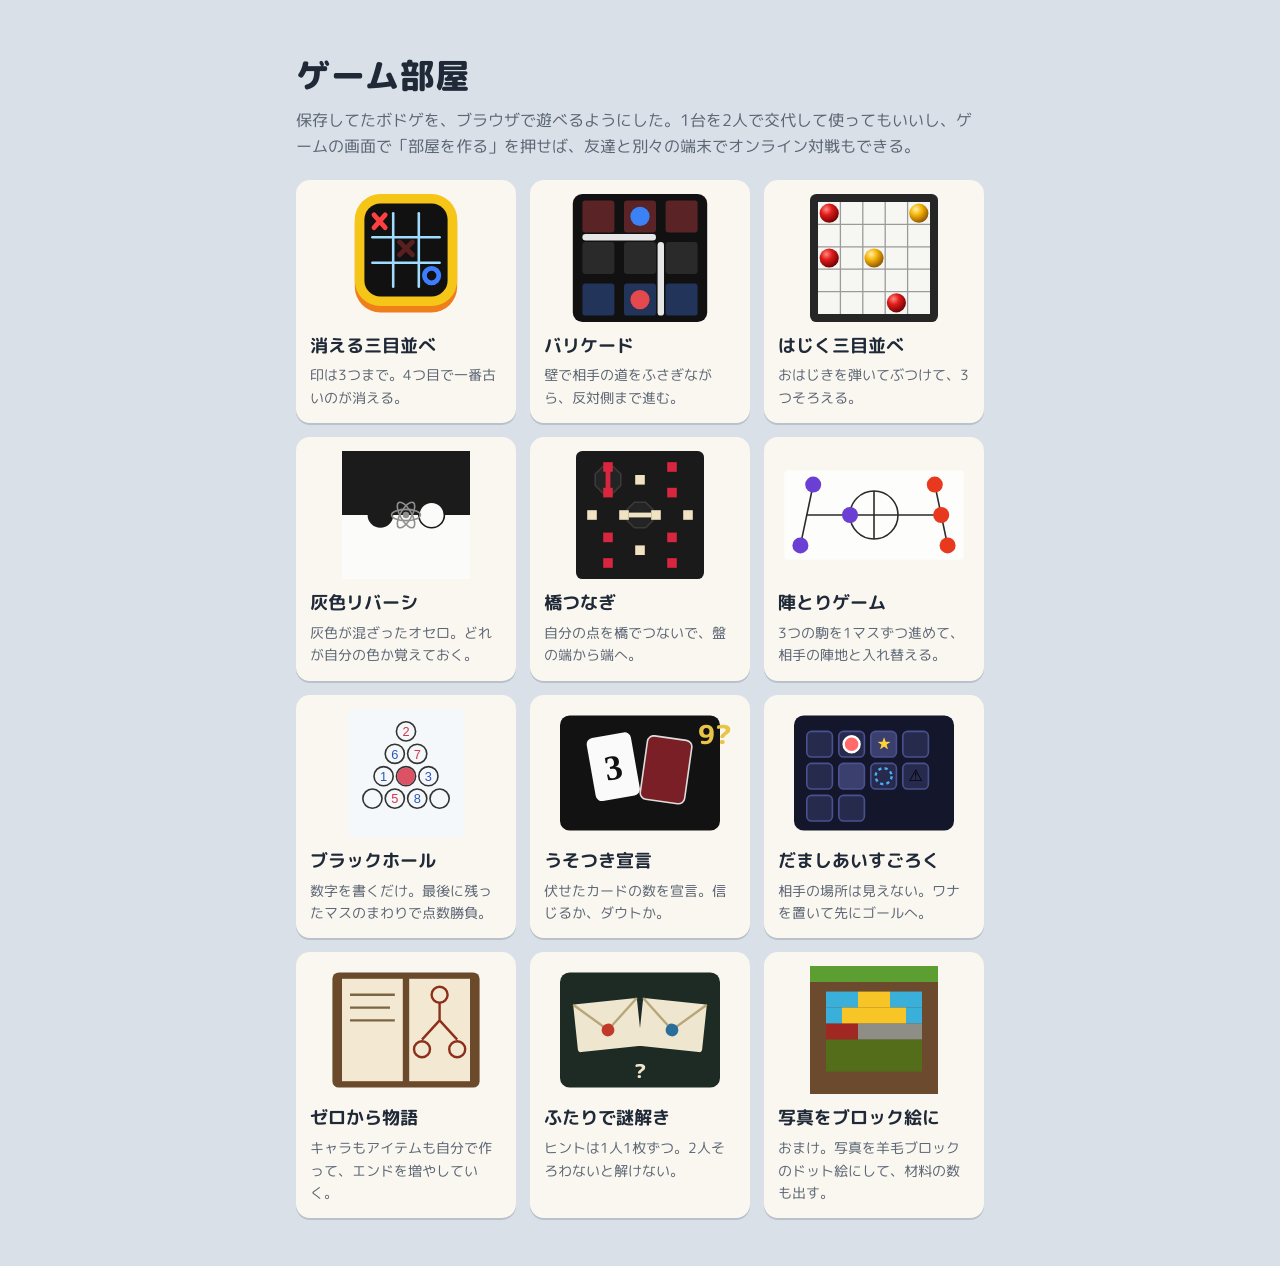
==== index.html @ 319d9e28 "ゲーム部屋を公開(12本、2人用はオンライン対戦対応)" ====
<!doctype html>
<html lang="ja">
<head>
<meta charset="utf-8">
<meta name="viewport" content="width=device-width, initial-scale=1">
<title>ここのゲーム部屋</title>
<link rel="stylesheet" href="style.css">
<style>
  header { padding: 32px 0 20px; }
  header h1 { font-size: 34px; font-weight: 800; margin: 0; letter-spacing: .02em; }
  header p { margin: 6px 0 0; color: var(--sub); }
  .shelf { display: grid; grid-template-columns: repeat(auto-fill, minmax(200px, 1fr)); gap: 14px; }
  .game {
    display: block; text-decoration: none; background: var(--board);
    border-radius: 14px; padding: 14px; box-shadow: 0 2px 0 var(--line);
  }
  .game svg { display: block; width: 100%; height: auto; margin-bottom: 10px; }
  .game h2 { font-size: 18px; margin: 0; }
  .game p { font-size: 14px; color: var(--sub); margin: 4px 0 0; }
  .game:hover h2 { text-decoration: underline; }
</style>
</head>
<body>
<div class="wrap">
  <header>
    <h1>ゲーム部屋</h1>
    <p>保存してたボドゲを、ブラウザで遊べるようにした。1台を2人で交代して使ってもいいし、ゲームの画面で「部屋を作る」を押せば、友達と別々の端末でオンライン対戦もできる。</p>
  </header>
  <div class="shelf">

    <a class="game" href="kieru-sanmoku.html">
      <svg viewBox="0 0 120 80">
        <rect x="28" y="2" width="64" height="72" rx="16" fill="#ef7f1a"/><rect x="28" y="0" width="64" height="70" rx="16" fill="#f5c518"/>
        <rect x="34" y="6" width="52" height="58" rx="10" fill="#111"/>
        <g stroke="#9fdcff" stroke-width="1.6" stroke-linecap="round"><line x1="52" y1="12" x2="52" y2="58"/><line x1="68" y1="12" x2="68" y2="58"/><line x1="39" y1="27" x2="81" y2="27"/><line x1="39" y1="43" x2="81" y2="43"/></g>
        <g stroke="#ff4040" stroke-width="3" stroke-linecap="round"><path d="M40 13l7 8M47 13l-7 8"/><path d="M56 30l8 8M64 30l-8 8" opacity=".3"/></g>
        <circle cx="76" cy="51" r="4.5" fill="none" stroke="#3d7dff" stroke-width="3"/>
      </svg>
      <h2>消える三目並べ</h2>
      <p>印は3つまで。4つ目で一番古いのが消える。</p>
    </a>

    <a class="game" href="barricade.html">
      <svg viewBox="0 0 120 80">
        <rect x="18" y="0" width="84" height="80" rx="6" fill="#111"/>
        <g fill="#2a2a2a">
          <rect x="24" y="30" width="20" height="20" rx="2"/><rect x="50" y="30" width="20" height="20" rx="2"/><rect x="76" y="30" width="20" height="20" rx="2"/></g>
        <g fill="#5a2427"><rect x="24" y="4" width="20" height="20" rx="2"/><rect x="50" y="4" width="20" height="20" rx="2"/><rect x="76" y="4" width="20" height="20" rx="2"/></g>
        <g fill="#22345a"><rect x="24" y="56" width="20" height="20" rx="2"/><rect x="50" y="56" width="20" height="20" rx="2"/><rect x="76" y="56" width="20" height="20" rx="2"/></g>
        <rect x="24" y="25" width="46" height="4" rx="2" fill="#e6e6e6"/>
        <rect x="71" y="30" width="4" height="46" rx="2" fill="#e6e6e6"/>
        <circle cx="60" cy="14" r="6" fill="#3b82f6"/><circle cx="60" cy="66" r="6" fill="#e5484d"/>
      </svg>
      <h2>バリケード</h2>
      <p>壁で相手の道をふさぎながら、反対側まで進む。</p>
    </a>

    <a class="game" href="vidro.html">
      <svg viewBox="0 0 120 80">
        <defs><radialGradient id="mr" cx=".35" cy=".3" r=".75"><stop offset="0" stop-color="#ff8a80"/><stop offset=".4" stop-color="#e01b1b"/><stop offset="1" stop-color="#6a0000"/></radialGradient>
        <radialGradient id="my" cx=".35" cy=".3" r=".75"><stop offset="0" stop-color="#fff1a8"/><stop offset=".4" stop-color="#f7b60a"/><stop offset="1" stop-color="#8a4f00"/></radialGradient></defs>
        <rect x="20" y="0" width="80" height="80" rx="4" fill="#262626"/><rect x="25" y="5" width="70" height="70" fill="#f6f6f3"/>
        <g stroke="#9a9a9a" stroke-width=".8"><path d="M39 5V75M53 5V75M67 5V75M81 5V75M25 19H95M25 33H95M25 47H95M25 61H95"/></g>
        <circle cx="32" cy="12" r="6" fill="url(#mr)"/><circle cx="88" cy="12" r="6" fill="url(#my)"/>
        <circle cx="60" cy="40" r="6" fill="url(#my)"/><circle cx="32" cy="40" r="6" fill="url(#mr)"/><circle cx="74" cy="68" r="6" fill="url(#mr)"/>
      </svg>
      <h2>はじく三目並べ</h2>
      <p>おはじきを弾いてぶつけて、3つそろえる。</p>
    </a>

    <a class="game" href="gray-reversi.html">
      <svg viewBox="0 0 120 80">
        <rect x="20" y="0" width="80" height="40" fill="#1b1b1b"/><rect x="20" y="40" width="80" height="40" fill="#fbfbfa"/>
        <circle cx="44" cy="40" r="8" fill="#1b1b1b"/><circle cx="76" cy="40" r="8" fill="#fbfbfa" stroke="#1b1b1b" stroke-width="1"/>
        <g fill="none" stroke="#8f8f8f" stroke-width="1"><ellipse cx="60" cy="40" rx="9" ry="3.5"/><ellipse cx="60" cy="40" rx="9" ry="3.5" transform="rotate(60 60 40)"/><ellipse cx="60" cy="40" rx="9" ry="3.5" transform="rotate(-60 60 40)"/></g>
        <circle cx="60" cy="40" r="2" fill="#8f8f8f"/>
      </svg>
      <h2>灰色リバーシ</h2>
      <p>灰色が混ざったオセロ。どれが自分の色か覚えておく。</p>
    </a>

    <a class="game" href="connections.html">
      <svg viewBox="0 0 120 80">
        <rect x="20" y="0" width="80" height="80" rx="4" fill="#1a1a1a"/>
        <polygon points="36.5,10 43.5,10 48,14.5 48,21.5 43.5,26 36.5,26 32,21.5 32,14.5" fill="#242424" stroke="#3a3a3a"/><rect x="38.5" y="11" width="3" height="14" fill="#d7263d"/>
        <polygon points="56.5,32 63.5,32 68,36.5 68,43.5 63.5,48 56.5,48 52,43.5 52,36.5" fill="#242424" stroke="#3a3a3a"/><rect x="53" y="38.5" width="14" height="3" fill="#efe3c2"/>
        <g fill="#d7263d"><rect x="37" y="7" width="6" height="6"/><rect x="77" y="7" width="6" height="6"/><rect x="37" y="23" width="6" height="6"/><rect x="77" y="23" width="6" height="6"/><rect x="37" y="51" width="6" height="6"/><rect x="77" y="51" width="6" height="6"/><rect x="37" y="67" width="6" height="6"/><rect x="77" y="67" width="6" height="6"/></g>
        <g fill="#efe3c2"><rect x="27" y="37" width="6" height="6"/><rect x="47" y="37" width="6" height="6"/><rect x="67" y="37" width="6" height="6"/><rect x="87" y="37" width="6" height="6"/><rect x="57" y="15" width="6" height="6"/><rect x="57" y="59" width="6" height="6"/></g>
      </svg>
      <h2>橋つなぎ</h2>
      <p>自分の点を橋でつないで、盤の端から端へ。</p>
    </a>

    <a class="game" href="jintori.html">
      <svg viewBox="0 0 120 80">
        <rect x="4" y="12" width="112" height="56" rx="2" fill="#fdfdfb"/>
        <g fill="none" stroke="#2b2b2b" stroke-width="1"><circle cx="60" cy="40" r="15"/><path d="M45 40H75M60 25V55M22 21L14 59M18 40H45M98 21L106 59M102 40H75"/></g>
        <g fill="#6b3fd4"><circle cx="22" cy="21" r="5"/><circle cx="14" cy="59" r="5"/><circle cx="45" cy="40" r="5"/></g>
        <g fill="#e8391f"><circle cx="98" cy="21" r="5"/><circle cx="102" cy="40" r="5"/><circle cx="106" cy="59" r="5"/></g>
      </svg>
      <h2>陣とりゲーム</h2>
      <p>3つの駒を1マスずつ進めて、相手の陣地と入れ替える。</p>
    </a>

    <a class="game" href="black-hole.html">
      <svg viewBox="0 0 120 80">
        <rect x="24" y="0" width="72" height="80" rx="2" fill="#f4f8fa"/>
        <g fill="none" stroke="#333" stroke-width="1"><circle cx="60" cy="14" r="6"/><circle cx="53" cy="28" r="6"/><circle cx="67" cy="28" r="6"/><circle cx="46" cy="42" r="6"/><circle cx="60" cy="42" r="6"/><circle cx="74" cy="42" r="6"/><circle cx="39" cy="56" r="6"/><circle cx="53" cy="56" r="6"/><circle cx="67" cy="56" r="6"/><circle cx="81" cy="56" r="6"/></g>
        <circle cx="60" cy="42" r="5.5" fill="#d8344a" opacity=".85"/>
        <g font-size="8" text-anchor="middle" font-family="sans-serif"><text x="60" y="17" fill="#d8344a">2</text><text x="53" y="31" fill="#2c56b8">6</text><text x="67" y="31" fill="#d8344a">7</text><text x="46" y="45" fill="#2c56b8">1</text><text x="74" y="45" fill="#2c56b8">3</text><text x="53" y="59" fill="#d8344a">5</text><text x="67" y="59" fill="#2c56b8">8</text></g>
      </svg>
      <h2>ブラックホール</h2>
      <p>数字を書くだけ。最後に残ったマスのまわりで点数勝負。</p>
    </a>

    <a class="game" href="liar.html">
      <svg viewBox="0 0 120 80">
        <rect x="10" y="4" width="100" height="72" rx="6" fill="#121212"/>
        <g transform="rotate(-10 44 40)"><rect x="30" y="16" width="28" height="40" rx="4" fill="#fafafa"/><text x="44" y="44" text-anchor="middle" font-size="22" font-weight="800" font-family="Georgia,serif" fill="#111">3</text></g>
        <g transform="rotate(8 76 40)"><rect x="62" y="18" width="28" height="40" rx="4" fill="#7a1f25" stroke="#ddd"/></g>
        <text x="96" y="22" font-size="16" font-weight="800" fill="#e8c547">9?</text>
      </svg>
      <h2>うそつき宣言</h2>
      <p>伏せたカードの数を宣言。信じるか、ダウトか。</p>
    </a>

    <a class="game" href="sugoroku.html">
      <svg viewBox="0 0 120 80">
        <rect x="10" y="4" width="100" height="72" rx="6" fill="#14172b"/>
        <g fill="#262b4d" stroke="#4a5190"><rect x="18" y="14" width="16" height="16" rx="3"/><rect x="38" y="14" width="16" height="16" rx="3"/><rect x="58" y="14" width="16" height="16" rx="3" fill="#3b3f6e"/><rect x="78" y="14" width="16" height="16" rx="3"/><rect x="78" y="34" width="16" height="16" rx="3"/><rect x="58" y="34" width="16" height="16" rx="3"/><rect x="38" y="34" width="16" height="16" rx="3" fill="#3b3f6e"/><rect x="18" y="34" width="16" height="16" rx="3"/><rect x="18" y="54" width="16" height="16" rx="3"/><rect x="38" y="54" width="16" height="16" rx="3"/></g>
        <circle cx="46" cy="22" r="5" fill="#ff6b6b" stroke="#fff" stroke-width="1.5"/>
        <circle cx="66" cy="42" r="5" fill="none" stroke="#4dabf7" stroke-width="1.5" stroke-dasharray="2 2"/>
        <text x="66" y="25" text-anchor="middle" font-size="9" fill="#ffd43b">★</text><text x="86" y="45" text-anchor="middle" font-size="10">⚠</text>
      </svg>
      <h2>だましあいすごろく</h2>
      <p>相手の場所は見えない。ワナを置いて先にゴールへ。</p>
    </a>

    <a class="game" href="sousaku.html">
      <svg viewBox="0 0 120 80">
        <rect x="14" y="4" width="92" height="72" rx="4" fill="#6b4a2b"/><rect x="20" y="8" width="38" height="64" fill="#f3e9d2"/><rect x="62" y="8" width="38" height="64" fill="#f3e9d2"/>
        <g stroke="#7a6545" stroke-width="1.5"><line x1="25" y1="18" x2="53" y2="18"/><line x1="25" y1="26" x2="50" y2="26"/><line x1="25" y1="34" x2="53" y2="34"/></g>
        <g fill="none" stroke="#8c2f1b" stroke-width="1.5"><circle cx="81" cy="18" r="5"/><path d="M81 23V34M81 34L70 46M81 34L92 46"/><circle cx="70" cy="52" r="5"/><circle cx="92" cy="52" r="5"/></g>
      </svg>
      <h2>ゼロから物語</h2>
      <p>キャラもアイテムも自分で作って、エンドを増やしていく。</p>
    </a>

    <a class="game" href="nazo.html">
      <svg viewBox="0 0 120 80">
        <rect x="10" y="4" width="100" height="72" rx="6" fill="#1d2b24"/>
        <g transform="rotate(-6 40 40)"><rect x="20" y="22" width="40" height="30" rx="2" fill="#efe6cf"/><path d="M20 22L40 40L60 22" fill="none" stroke="#b8a67a" stroke-width="1.5"/><circle cx="40" cy="40" r="4" fill="#c0392b"/></g>
        <g transform="rotate(6 80 40)"><rect x="60" y="22" width="40" height="30" rx="2" fill="#efe6cf"/><path d="M60 22L80 40L100 22" fill="none" stroke="#b8a67a" stroke-width="1.5"/><circle cx="80" cy="40" r="4" fill="#2c6e9b"/></g>
        <text x="60" y="70" text-anchor="middle" font-size="12" font-weight="800" fill="#efe6cf">?</text>
      </svg>
      <h2>ふたりで謎解き</h2>
      <p>ヒントは1人1枚ずつ。2人そろわないと解けない。</p>
    </a>

    <a class="game" href="block-art.html">
      <svg viewBox="0 0 120 80">
        <rect x="20" y="0" width="80" height="80" fill="#6b4a2e"/><rect x="20" y="0" width="80" height="10" fill="#5c9e31"/>
        <g><rect x="30" y="16" width="10" height="10" fill="#3aafd9"/><rect x="40" y="16" width="10" height="10" fill="#3aafd9"/><rect x="50" y="16" width="10" height="10" fill="#f8c527"/><rect x="60" y="16" width="10" height="10" fill="#f8c527"/><rect x="70" y="16" width="10" height="10" fill="#3aafd9"/><rect x="80" y="16" width="10" height="10" fill="#3aafd9"/>
        <rect x="30" y="26" width="10" height="10" fill="#3aafd9"/><rect x="40" y="26" width="10" height="10" fill="#f8c527"/><rect x="50" y="26" width="10" height="10" fill="#f8c527"/><rect x="60" y="26" width="10" height="10" fill="#f8c527"/><rect x="70" y="26" width="10" height="10" fill="#f8c527"/><rect x="80" y="26" width="10" height="10" fill="#3aafd9"/>
        <rect x="30" y="36" width="10" height="10" fill="#a02722"/><rect x="40" y="36" width="10" height="10" fill="#a02722"/><rect x="50" y="36" width="10" height="10" fill="#8e8e86"/><rect x="60" y="36" width="10" height="10" fill="#8e8e86"/><rect x="70" y="36" width="10" height="10" fill="#8e8e86"/><rect x="80" y="36" width="10" height="10" fill="#8e8e86"/>
        <rect x="30" y="46" width="60" height="20" fill="#546d1b"/></g>
      </svg>
      <h2>写真をブロック絵に</h2>
      <p>おまけ。写真を羊毛ブロックのドット絵にして、材料の数も出す。</p>
    </a>

  </div>
</div>
</body>
</html>
---- style.css ----
@import url('https://fonts.googleapis.com/css2?family=M+PLUS+Rounded+1c:wght@400;700;800&display=swap');

:root {
  --table: #d9e0e8;
  --board: #faf7f0;
  --line: #b9c2cc;
  --ink: #1f2937;
  --sub: #5b6573;
  --p1: #e4572e;
  --p2: #2f6fde;
  --gray: #9aa3ae;
  --ok: #2e9e6a;
}
@media (prefers-color-scheme: dark) {
  :root:not([data-theme="light"]) {
    --table: #1b222c;
    --board: #2a323e;
    --line: #475264;
    --ink: #e8edf3;
    --sub: #a3adba;
    --gray: #7c8795;
  }
}

* { box-sizing: border-box; }
html, body { margin: 0; }
body {
  background: var(--table);
  color: var(--ink);
  font-family: 'M PLUS Rounded 1c', system-ui, sans-serif;
  line-height: 1.6;
  -webkit-tap-highlight-color: transparent;
}
a { color: inherit; }
button { font: inherit; color: inherit; }
:focus-visible { outline: 3px solid var(--p2); outline-offset: 2px; }

.wrap { max-width: 720px; margin: 0 auto; padding: 16px 16px 48px; }

/* ゲーム画面 */
.top { display: flex; align-items: center; justify-content: space-between; gap: 12px; margin-bottom: 12px; }
.top a { text-decoration: none; color: var(--sub); font-size: 15px; }
.top h1 { font-size: 22px; font-weight: 800; margin: 0; }

.turn {
  display: flex; align-items: center; gap: 10px;
  min-height: 48px; margin: 0 0 12px;
  font-weight: 700; font-size: 18px;
}
.dot { width: 22px; height: 22px; border-radius: 50%; flex: none; }
.dot.p1 { background: var(--p1); }
.dot.p2 { background: var(--p2); }
.turn.win { color: var(--ok); }

.board-box {
  background: var(--board);
  border-radius: 14px;
  padding: 12px;
  box-shadow: 0 2px 0 var(--line);
}
.board-box svg { display: block; width: 100%; height: auto; touch-action: manipulation; user-select: none; }

.bar { display: flex; flex-wrap: wrap; gap: 8px; margin-top: 12px; align-items: center; }
.btn {
  border: 2px solid var(--ink); background: transparent;
  border-radius: 999px; padding: 6px 16px; cursor: pointer; font-weight: 700;
}
.btn.on { background: var(--ink); color: var(--board); }
.btn:disabled { opacity: .35; cursor: default; }

details.rules { margin-top: 20px; color: var(--sub); }
details.rules summary { cursor: pointer; font-weight: 700; color: var(--ink); }
details.rules li { margin: 4px 0; }
.note { font-size: 13px; color: var(--sub); }

@media (prefers-reduced-motion: reduce) {
  * { transition: none !important; animation: none !important; }
}
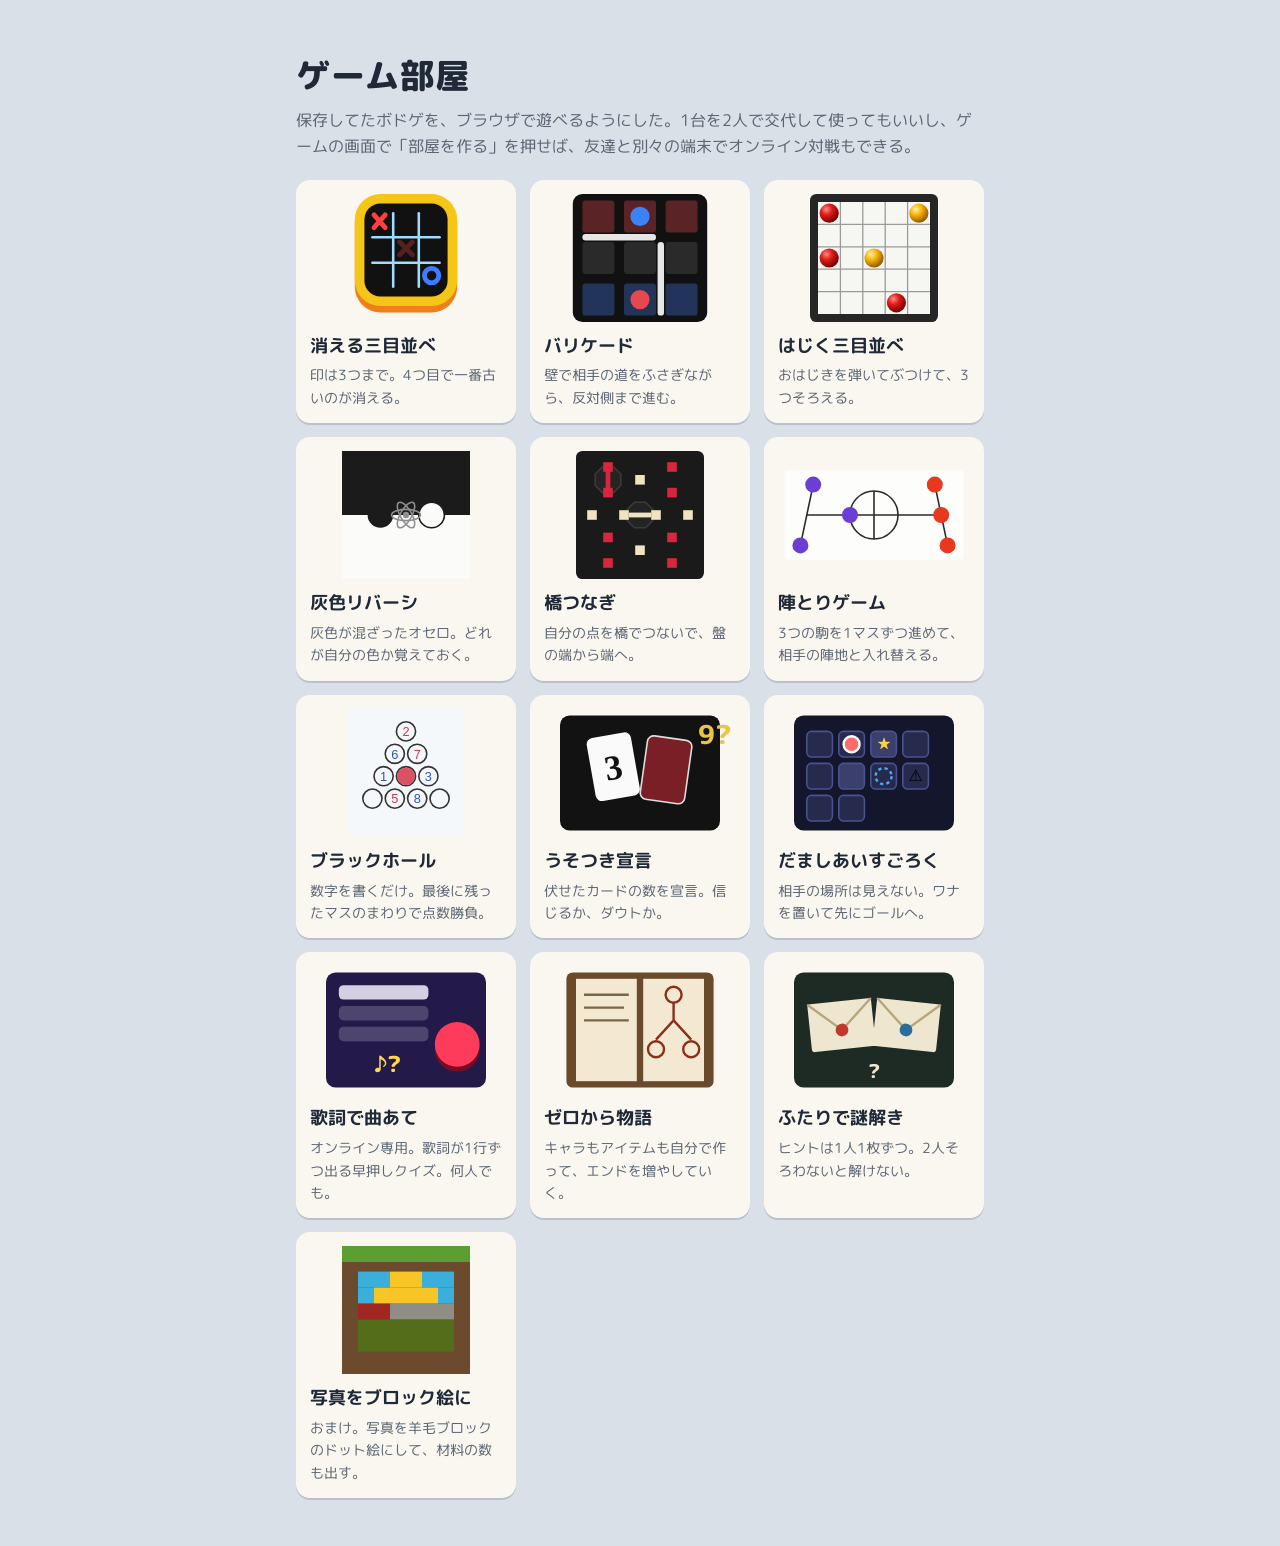
==== commit 1c6d93e2: "歌詞で曲あて(オンライン早押しクイズ)を追加" ====
--- a/index.html
+++ b/index.html
@@ -136,6 +136,17 @@
       <p>相手の場所は見えない。ワナを置いて先にゴールへ。</p>
     </a>
 
+    <a class="game" href="uta-ate.html">
+      <svg viewBox="0 0 120 80">
+        <rect x="10" y="4" width="100" height="72" rx="6" fill="#241a4a"/>
+        <rect x="18" y="12" width="56" height="9" rx="3" fill="#f4f0ff" opacity=".85"/><rect x="18" y="25" width="56" height="9" rx="3" fill="#f4f0ff" opacity=".2"/><rect x="18" y="38" width="56" height="9" rx="3" fill="#f4f0ff" opacity=".2"/>
+        <circle cx="92" cy="52" r="14" fill="#7a0c20"/><circle cx="92" cy="49" r="14" fill="#ff3b5c"/>
+        <text x="40" y="66" font-size="14" fill="#ffd84d" font-weight="800">♪?</text>
+      </svg>
+      <h2>歌詞で曲あて</h2>
+      <p>オンライン専用。歌詞が1行ずつ出る早押しクイズ。何人でも。</p>
+    </a>
+
     <a class="game" href="sousaku.html">
       <svg viewBox="0 0 120 80">
         <rect x="14" y="4" width="92" height="72" rx="4" fill="#6b4a2b"/><rect x="20" y="8" width="38" height="64" fill="#f3e9d2"/><rect x="62" y="8" width="38" height="64" fill="#f3e9d2"/>
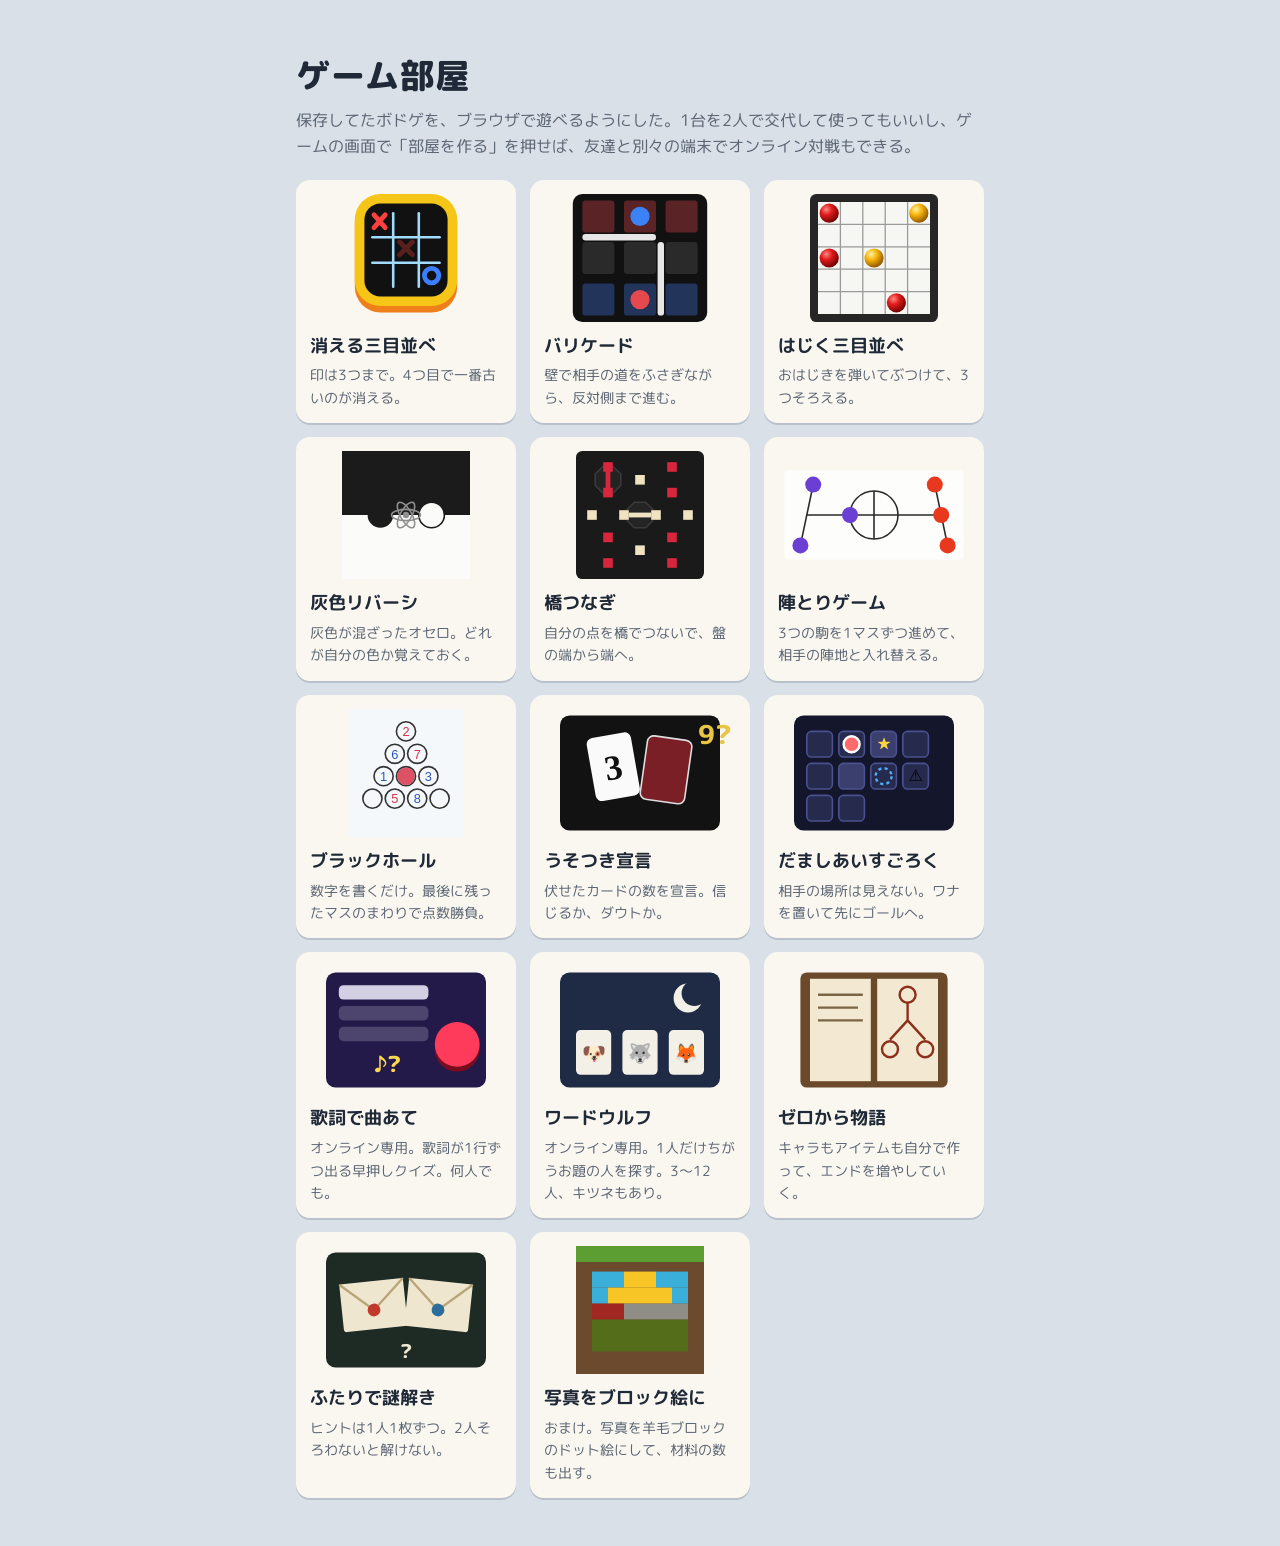
==== commit 0c370a6a: "ワードウルフを追加、曲あてを ito と同じ部屋の流れに作り直し" ====
--- a/index.html
+++ b/index.html
@@ -147,6 +147,17 @@
       <p>オンライン専用。歌詞が1行ずつ出る早押しクイズ。何人でも。</p>
     </a>
 
+    <a class="game" href="wordwolf.html">
+      <svg viewBox="0 0 120 80">
+        <rect x="10" y="4" width="100" height="72" rx="6" fill="#1f2a44"/>
+        <circle cx="90" cy="20" r="9" fill="#f3f1e7"/><circle cx="94" cy="17" r="8" fill="#1f2a44"/>
+        <g fill="#f3f1e7"><rect x="20" y="40" width="22" height="28" rx="3"/><rect x="49" y="40" width="22" height="28" rx="3"/><rect x="78" y="40" width="22" height="28" rx="3"/></g>
+        <text x="31" y="59" text-anchor="middle" font-size="12">🐶</text><text x="60" y="59" text-anchor="middle" font-size="12">🐺</text><text x="89" y="59" text-anchor="middle" font-size="12">🦊</text>
+      </svg>
+      <h2>ワードウルフ</h2>
+      <p>オンライン専用。1人だけちがうお題の人を探す。3〜12人、キツネもあり。</p>
+    </a>
+
     <a class="game" href="sousaku.html">
       <svg viewBox="0 0 120 80">
         <rect x="14" y="4" width="92" height="72" rx="4" fill="#6b4a2b"/><rect x="20" y="8" width="38" height="64" fill="#f3e9d2"/><rect x="62" y="8" width="38" height="64" fill="#f3e9d2"/>
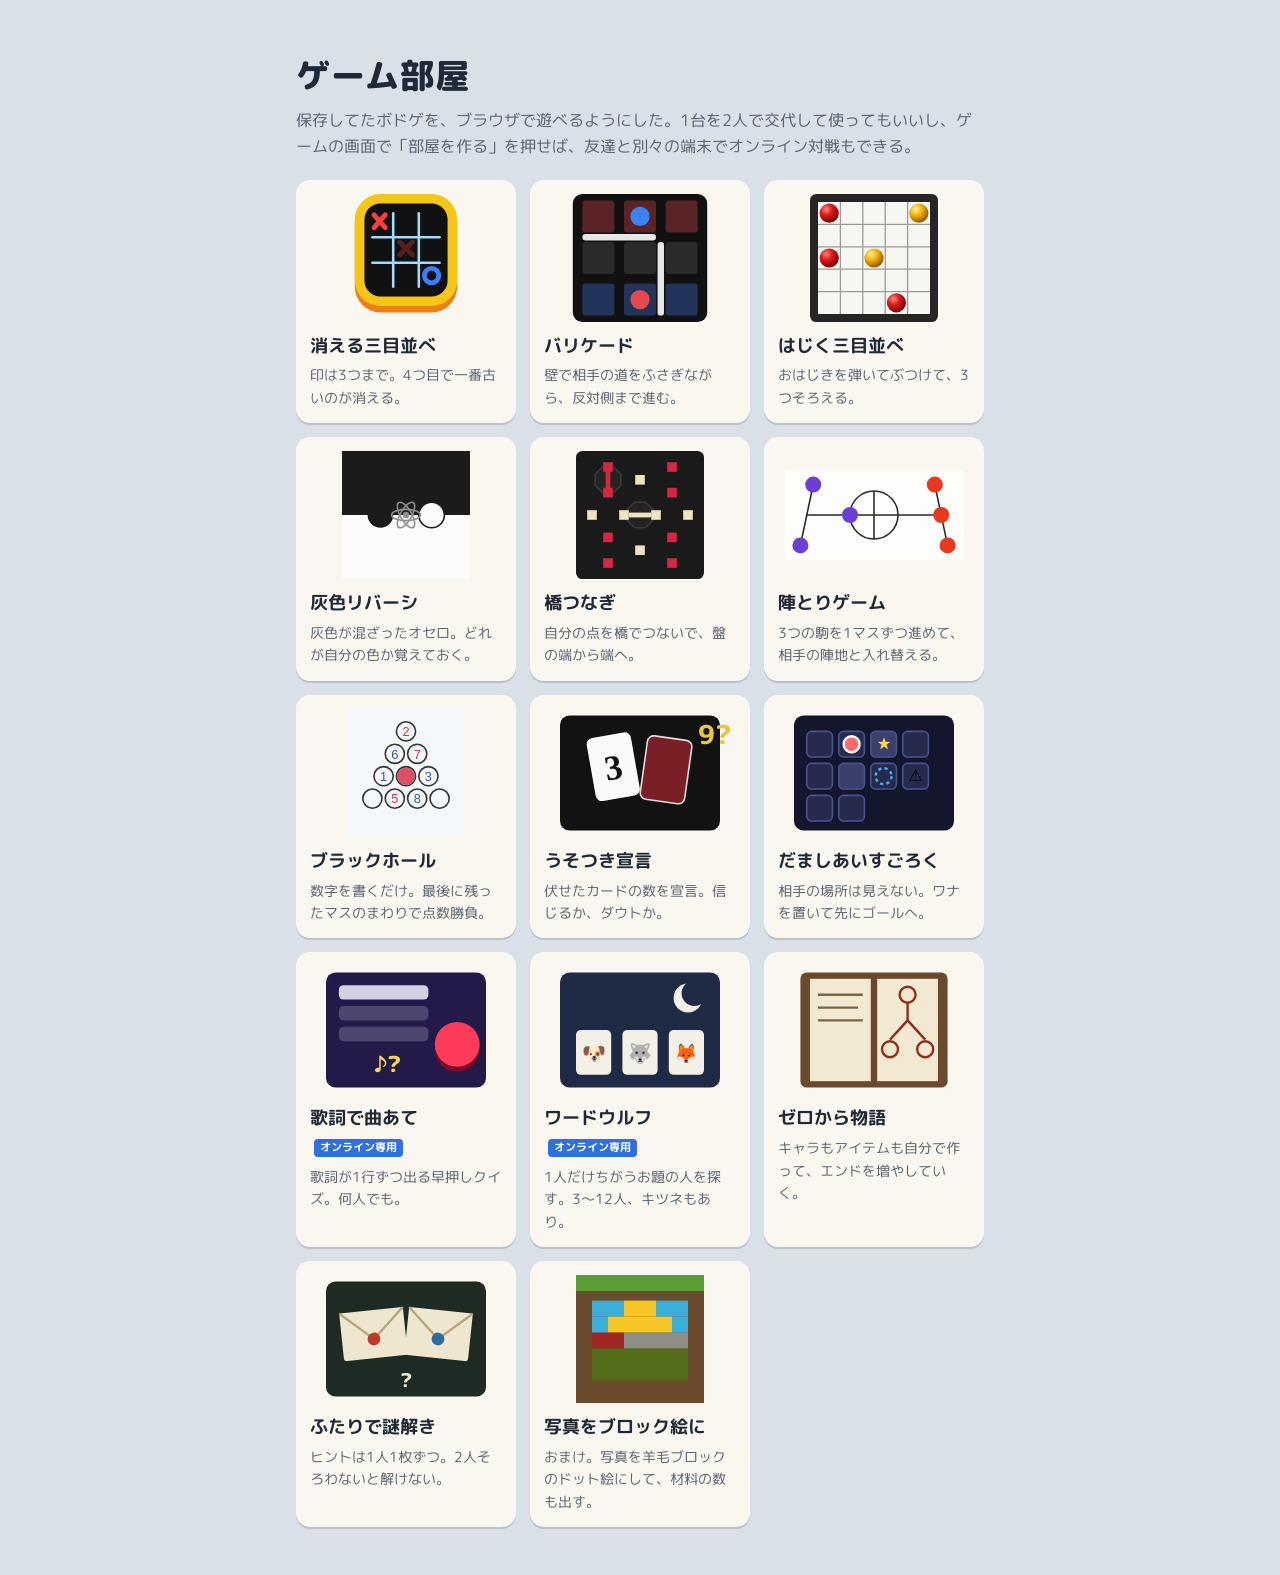
==== commit 00d83187: "バグ修正と見た目の調整 - オンライン: 仲介サーバーから切れたら自動でつなぎ直す(2人用・大人数とも) - 大人数ゲーム: 待機室へ/抜けるボタンが画面に重なっていたのをカードの下に移動 - ワード" ====
--- a/index.html
+++ b/index.html
@@ -17,7 +17,22 @@
   .game svg { display: block; width: 100%; height: auto; margin-bottom: 10px; }
   .game h2 { font-size: 18px; margin: 0; }
   .game p { font-size: 14px; color: var(--sub); margin: 4px 0 0; }
+  .game { transition: transform .12s, box-shadow .12s; }
+  .game:hover { transform: translateY(-2px); box-shadow: 0 4px 0 var(--line); }
   .game:hover h2 { text-decoration: underline; }
+  .tag { display: inline-block; font-size: 11px; font-weight: 700; padding: 0 6px; border-radius: 4px; margin-left: 4px; vertical-align: 2px; background: var(--p2); color: #fff; }
+  /* スマホでは2列にして、一覧をひと目で見られるようにする */
+  @media (max-width: 520px) {
+    header { padding: 20px 0 14px; }
+    header h1 { font-size: 28px; }
+    header p { font-size: 14px; }
+    .shelf { grid-template-columns: 1fr 1fr; gap: 10px; }
+    .game { padding: 10px; }
+    .game svg { margin-bottom: 6px; }
+    .game h2 { font-size: 15px; line-height: 1.4; }
+    .game p { font-size: 12px; line-height: 1.5; }
+    .tag { display: block; width: fit-content; margin: 2px 0 0; }
+  }
 </style>
 </head>
 <body>
@@ -143,8 +158,8 @@
         <circle cx="92" cy="52" r="14" fill="#7a0c20"/><circle cx="92" cy="49" r="14" fill="#ff3b5c"/>
         <text x="40" y="66" font-size="14" fill="#ffd84d" font-weight="800">♪?</text>
       </svg>
-      <h2>歌詞で曲あて</h2>
-      <p>オンライン専用。歌詞が1行ずつ出る早押しクイズ。何人でも。</p>
+      <h2>歌詞で曲あて<span class="tag">オンライン専用</span></h2>
+      <p>歌詞が1行ずつ出る早押しクイズ。何人でも。</p>
     </a>
 
     <a class="game" href="wordwolf.html">
@@ -154,8 +169,8 @@
         <g fill="#f3f1e7"><rect x="20" y="40" width="22" height="28" rx="3"/><rect x="49" y="40" width="22" height="28" rx="3"/><rect x="78" y="40" width="22" height="28" rx="3"/></g>
         <text x="31" y="59" text-anchor="middle" font-size="12">🐶</text><text x="60" y="59" text-anchor="middle" font-size="12">🐺</text><text x="89" y="59" text-anchor="middle" font-size="12">🦊</text>
       </svg>
-      <h2>ワードウルフ</h2>
-      <p>オンライン専用。1人だけちがうお題の人を探す。3〜12人、キツネもあり。</p>
+      <h2>ワードウルフ<span class="tag">オンライン専用</span></h2>
+      <p>1人だけちがうお題の人を探す。3〜12人、キツネもあり。</p>
     </a>
 
     <a class="game" href="sousaku.html">
--- a/style.css
+++ b/style.css
@@ -68,6 +68,24 @@
 .btn.on { background: var(--ink); color: var(--board); }
 .btn:disabled { opacity: .35; cursor: default; }
 
+/* オンライン対戦のパネル(online.js が作る) */
+.online {
+  margin: 0 0 12px; padding: 10px 12px; border-radius: 12px; font-size: 14px;
+  border: 1px solid color-mix(in srgb, currentColor 28%, transparent);
+  background: color-mix(in srgb, currentColor 6%, transparent);
+}
+.online.on { border-color: var(--ok); }
+.online-row { display: flex; flex-wrap: wrap; gap: 8px; align-items: center; }
+.online-title { font-size: 14px; flex-basis: 100%; }
+.online-join { display: inline-flex; gap: 6px; }
+.online-join input {
+  width: 5.5em; font: inherit; padding: 5px 8px; border-radius: 999px; text-align: center;
+  border: 2px solid currentColor; background: transparent; color: inherit; text-transform: uppercase; letter-spacing: .1em;
+}
+.online-join input::placeholder { color: inherit; opacity: .5; letter-spacing: 0; }
+.online-code { font-size: 22px; letter-spacing: .15em; }
+.online-msg { margin-top: 6px; font-size: 13px; opacity: .8; }
+
 details.rules { margin-top: 20px; color: var(--sub); }
 details.rules summary { cursor: pointer; font-weight: 700; color: var(--ink); }
 details.rules li { margin: 4px 0; }
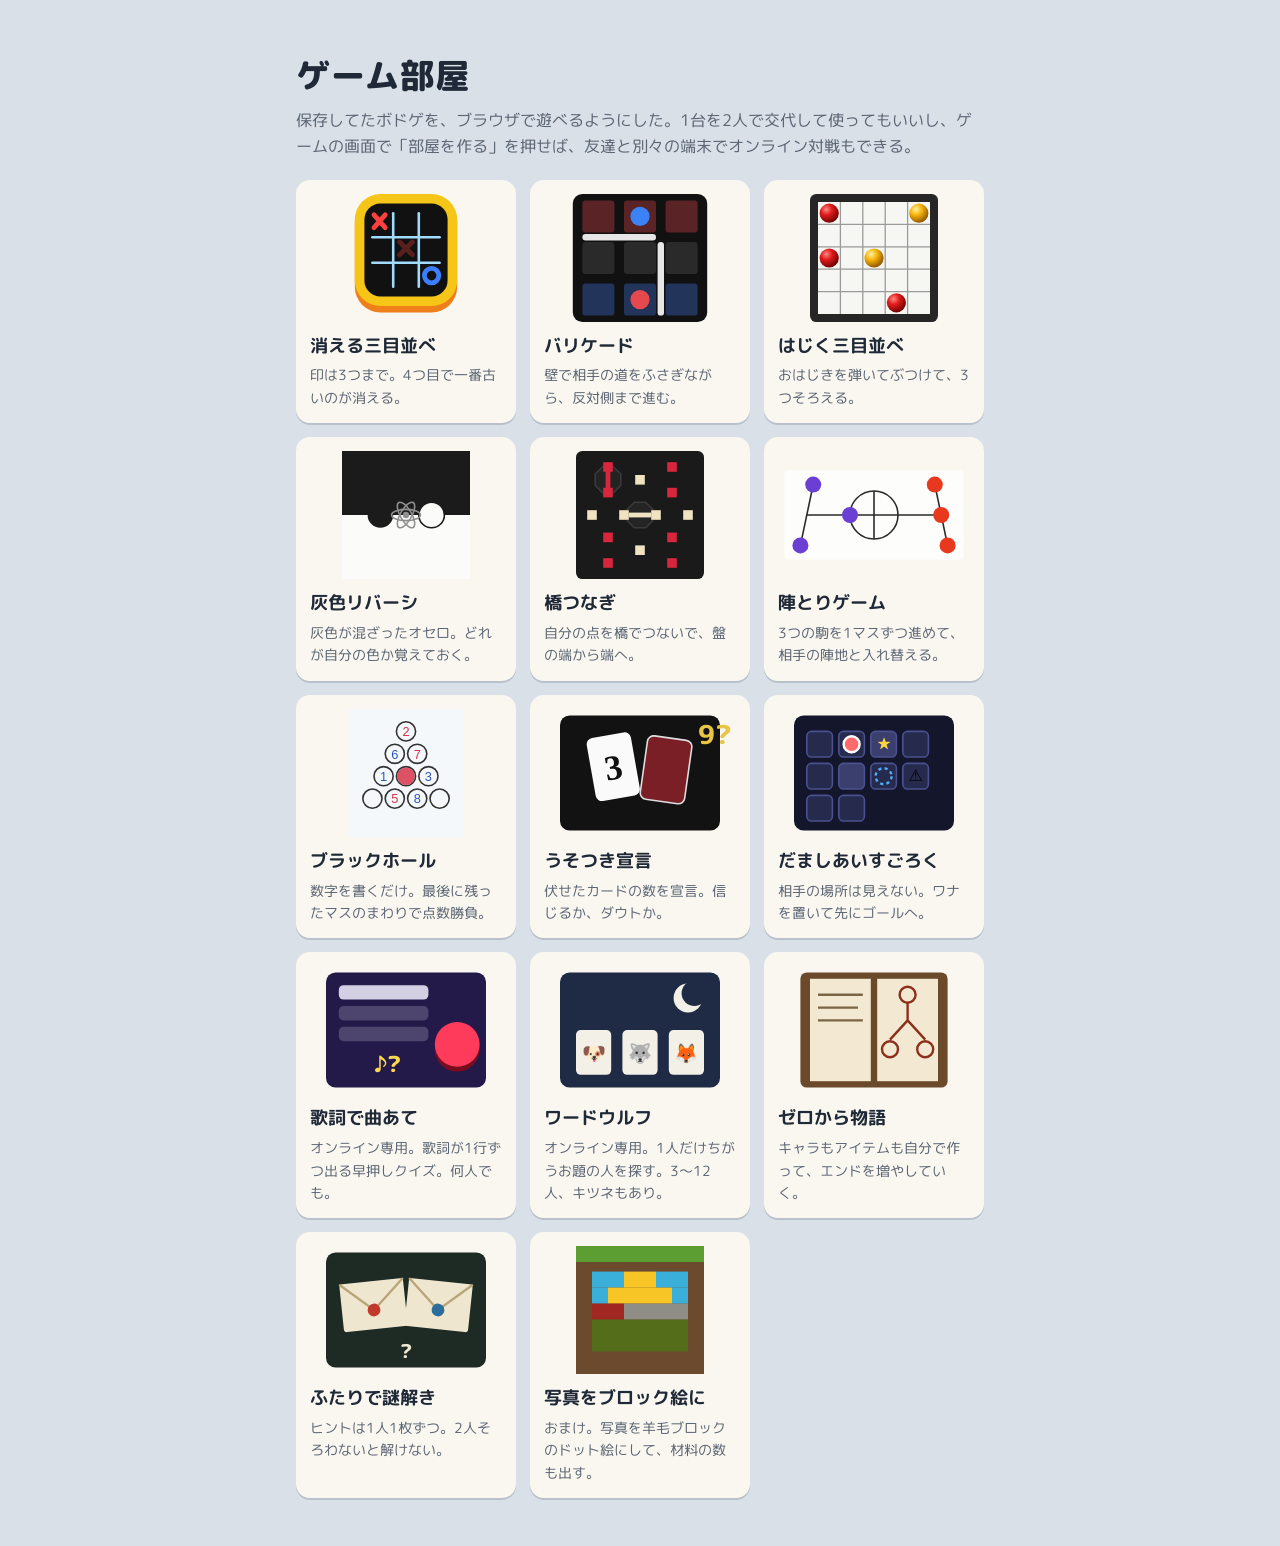
==== commit 1811ec10: "スマホ対応: オンライン欄を畳む、拡大防止、ホーム画面に追加できるようにする" ====
--- a/index.html
+++ b/index.html
@@ -3,6 +3,13 @@
 <head>
 <meta charset="utf-8">
 <meta name="viewport" content="width=device-width, initial-scale=1">
+<link rel="manifest" href="manifest.json">
+<link rel="icon" href="icons/favicon-32.png" sizes="32x32">
+<link rel="apple-touch-icon" href="icons/apple-touch-icon.png">
+<meta name="theme-color" content="#1f2937">
+<meta name="apple-mobile-web-app-capable" content="yes">
+<meta name="mobile-web-app-capable" content="yes">
+<meta name="apple-mobile-web-app-title" content="ゲーム部屋">
 <title>ここのゲーム部屋</title>
 <link rel="stylesheet" href="style.css">
 <style>
@@ -17,22 +24,7 @@
   .game svg { display: block; width: 100%; height: auto; margin-bottom: 10px; }
   .game h2 { font-size: 18px; margin: 0; }
   .game p { font-size: 14px; color: var(--sub); margin: 4px 0 0; }
-  .game { transition: transform .12s, box-shadow .12s; }
-  .game:hover { transform: translateY(-2px); box-shadow: 0 4px 0 var(--line); }
   .game:hover h2 { text-decoration: underline; }
-  .tag { display: inline-block; font-size: 11px; font-weight: 700; padding: 0 6px; border-radius: 4px; margin-left: 4px; vertical-align: 2px; background: var(--p2); color: #fff; }
-  /* スマホでは2列にして、一覧をひと目で見られるようにする */
-  @media (max-width: 520px) {
-    header { padding: 20px 0 14px; }
-    header h1 { font-size: 28px; }
-    header p { font-size: 14px; }
-    .shelf { grid-template-columns: 1fr 1fr; gap: 10px; }
-    .game { padding: 10px; }
-    .game svg { margin-bottom: 6px; }
-    .game h2 { font-size: 15px; line-height: 1.4; }
-    .game p { font-size: 12px; line-height: 1.5; }
-    .tag { display: block; width: fit-content; margin: 2px 0 0; }
-  }
 </style>
 </head>
 <body>
@@ -158,8 +150,8 @@
         <circle cx="92" cy="52" r="14" fill="#7a0c20"/><circle cx="92" cy="49" r="14" fill="#ff3b5c"/>
         <text x="40" y="66" font-size="14" fill="#ffd84d" font-weight="800">♪?</text>
       </svg>
-      <h2>歌詞で曲あて<span class="tag">オンライン専用</span></h2>
-      <p>歌詞が1行ずつ出る早押しクイズ。何人でも。</p>
+      <h2>歌詞で曲あて</h2>
+      <p>オンライン専用。歌詞が1行ずつ出る早押しクイズ。何人でも。</p>
     </a>
 
     <a class="game" href="wordwolf.html">
@@ -169,8 +161,8 @@
         <g fill="#f3f1e7"><rect x="20" y="40" width="22" height="28" rx="3"/><rect x="49" y="40" width="22" height="28" rx="3"/><rect x="78" y="40" width="22" height="28" rx="3"/></g>
         <text x="31" y="59" text-anchor="middle" font-size="12">🐶</text><text x="60" y="59" text-anchor="middle" font-size="12">🐺</text><text x="89" y="59" text-anchor="middle" font-size="12">🦊</text>
       </svg>
-      <h2>ワードウルフ<span class="tag">オンライン専用</span></h2>
-      <p>1人だけちがうお題の人を探す。3〜12人、キツネもあり。</p>
+      <h2>ワードウルフ</h2>
+      <p>オンライン専用。1人だけちがうお題の人を探す。3〜12人、キツネもあり。</p>
     </a>
 
     <a class="game" href="sousaku.html">
--- a/style.css
+++ b/style.css
@@ -24,6 +24,7 @@
 
 * { box-sizing: border-box; }
 html, body { margin: 0; }
+html { -webkit-text-size-adjust: 100%; touch-action: manipulation; }
 body {
   background: var(--table);
   color: var(--ink);
@@ -39,7 +40,7 @@
 
 /* ゲーム画面 */
 .top { display: flex; align-items: center; justify-content: space-between; gap: 12px; margin-bottom: 12px; }
-.top a { text-decoration: none; color: var(--sub); font-size: 15px; }
+.top a { text-decoration: none; color: var(--sub); font-size: 15px; padding: 10px 12px 10px 0; }
 .top h1 { font-size: 22px; font-weight: 800; margin: 0; }
 
 .turn {
@@ -68,24 +69,6 @@
 .btn.on { background: var(--ink); color: var(--board); }
 .btn:disabled { opacity: .35; cursor: default; }
 
-/* オンライン対戦のパネル(online.js が作る) */
-.online {
-  margin: 0 0 12px; padding: 10px 12px; border-radius: 12px; font-size: 14px;
-  border: 1px solid color-mix(in srgb, currentColor 28%, transparent);
-  background: color-mix(in srgb, currentColor 6%, transparent);
-}
-.online.on { border-color: var(--ok); }
-.online-row { display: flex; flex-wrap: wrap; gap: 8px; align-items: center; }
-.online-title { font-size: 14px; flex-basis: 100%; }
-.online-join { display: inline-flex; gap: 6px; }
-.online-join input {
-  width: 5.5em; font: inherit; padding: 5px 8px; border-radius: 999px; text-align: center;
-  border: 2px solid currentColor; background: transparent; color: inherit; text-transform: uppercase; letter-spacing: .1em;
-}
-.online-join input::placeholder { color: inherit; opacity: .5; letter-spacing: 0; }
-.online-code { font-size: 22px; letter-spacing: .15em; }
-.online-msg { margin-top: 6px; font-size: 13px; opacity: .8; }
-
 details.rules { margin-top: 20px; color: var(--sub); }
 details.rules summary { cursor: pointer; font-weight: 700; color: var(--ink); }
 details.rules li { margin: 4px 0; }
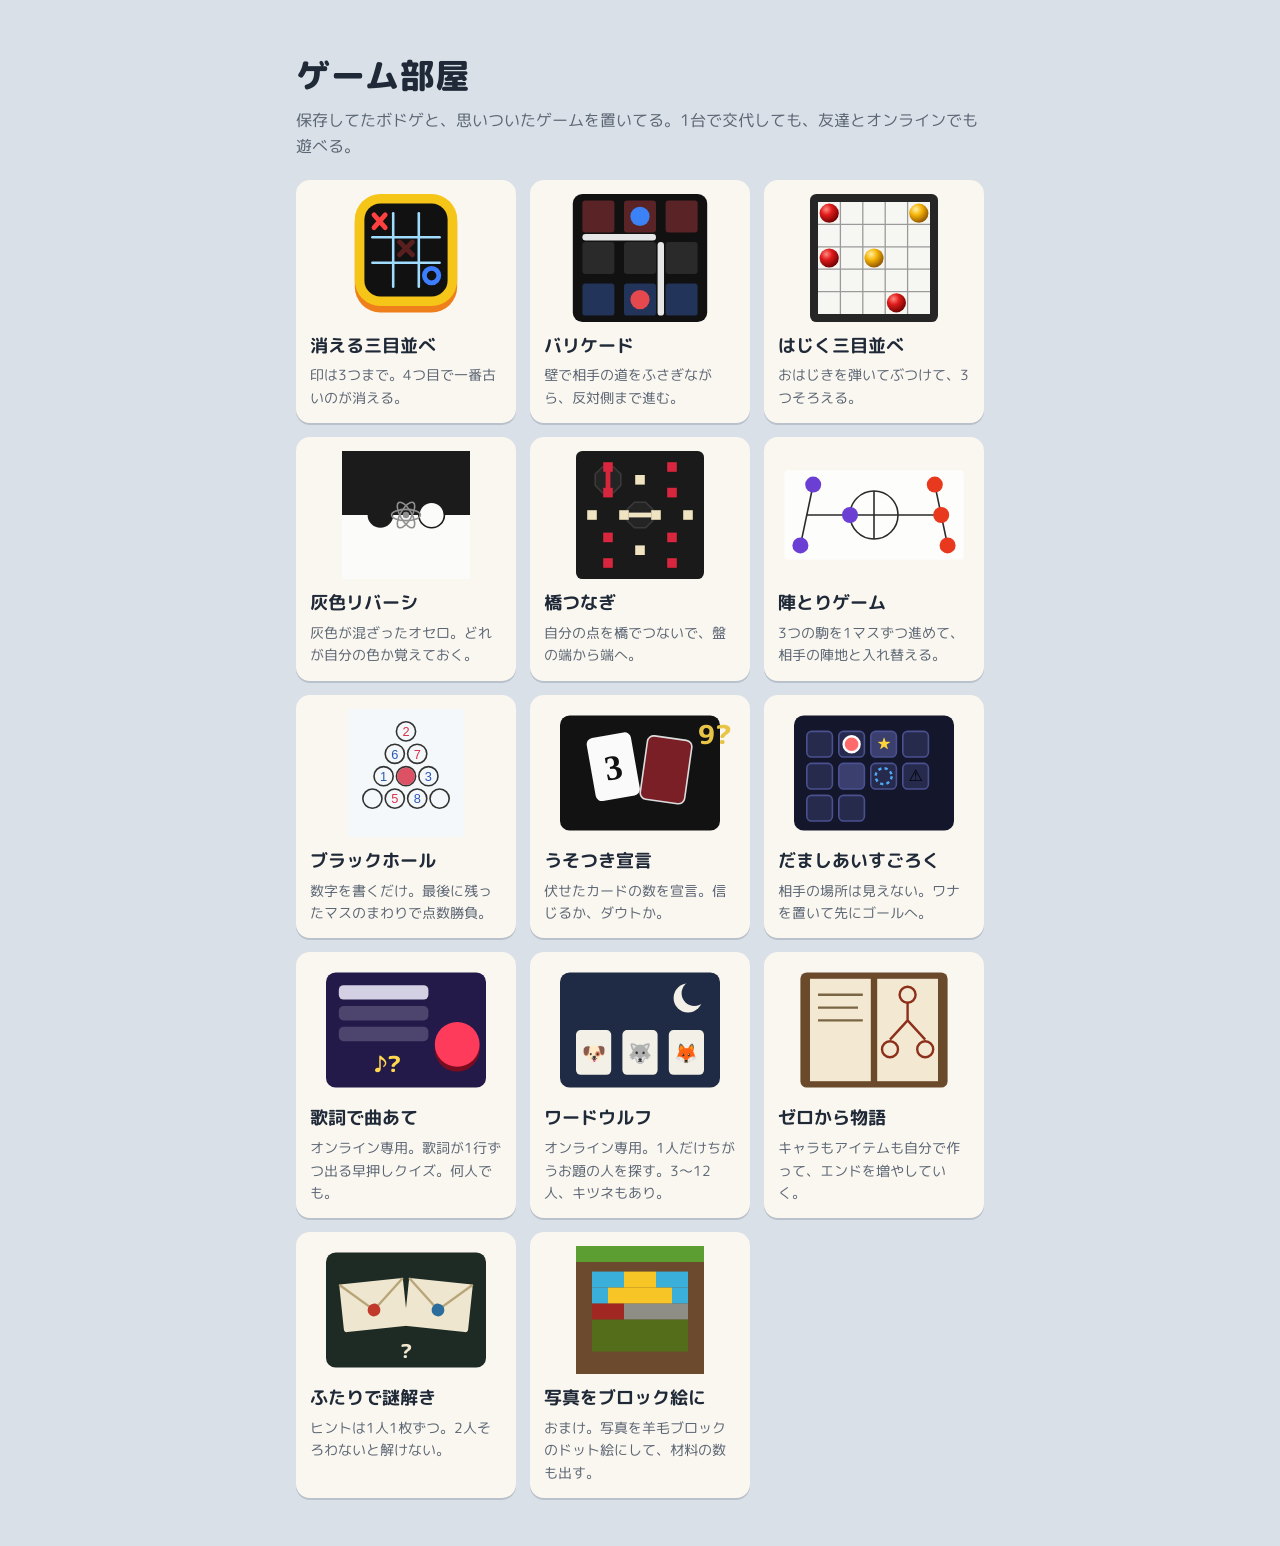
==== commit bde713d0: "バリケードに上下の操作パネルと壁の確定を追加、説明文を整理" ====
--- a/index.html
+++ b/index.html
@@ -31,7 +31,7 @@
 <div class="wrap">
   <header>
     <h1>ゲーム部屋</h1>
-    <p>保存してたボドゲを、ブラウザで遊べるようにした。1台を2人で交代して使ってもいいし、ゲームの画面で「部屋を作る」を押せば、友達と別々の端末でオンライン対戦もできる。</p>
+    <p>保存してたボドゲと、思いついたゲームを置いてる。1台で交代しても、友達とオンラインでも遊べる。</p>
   </header>
   <div class="shelf">
 
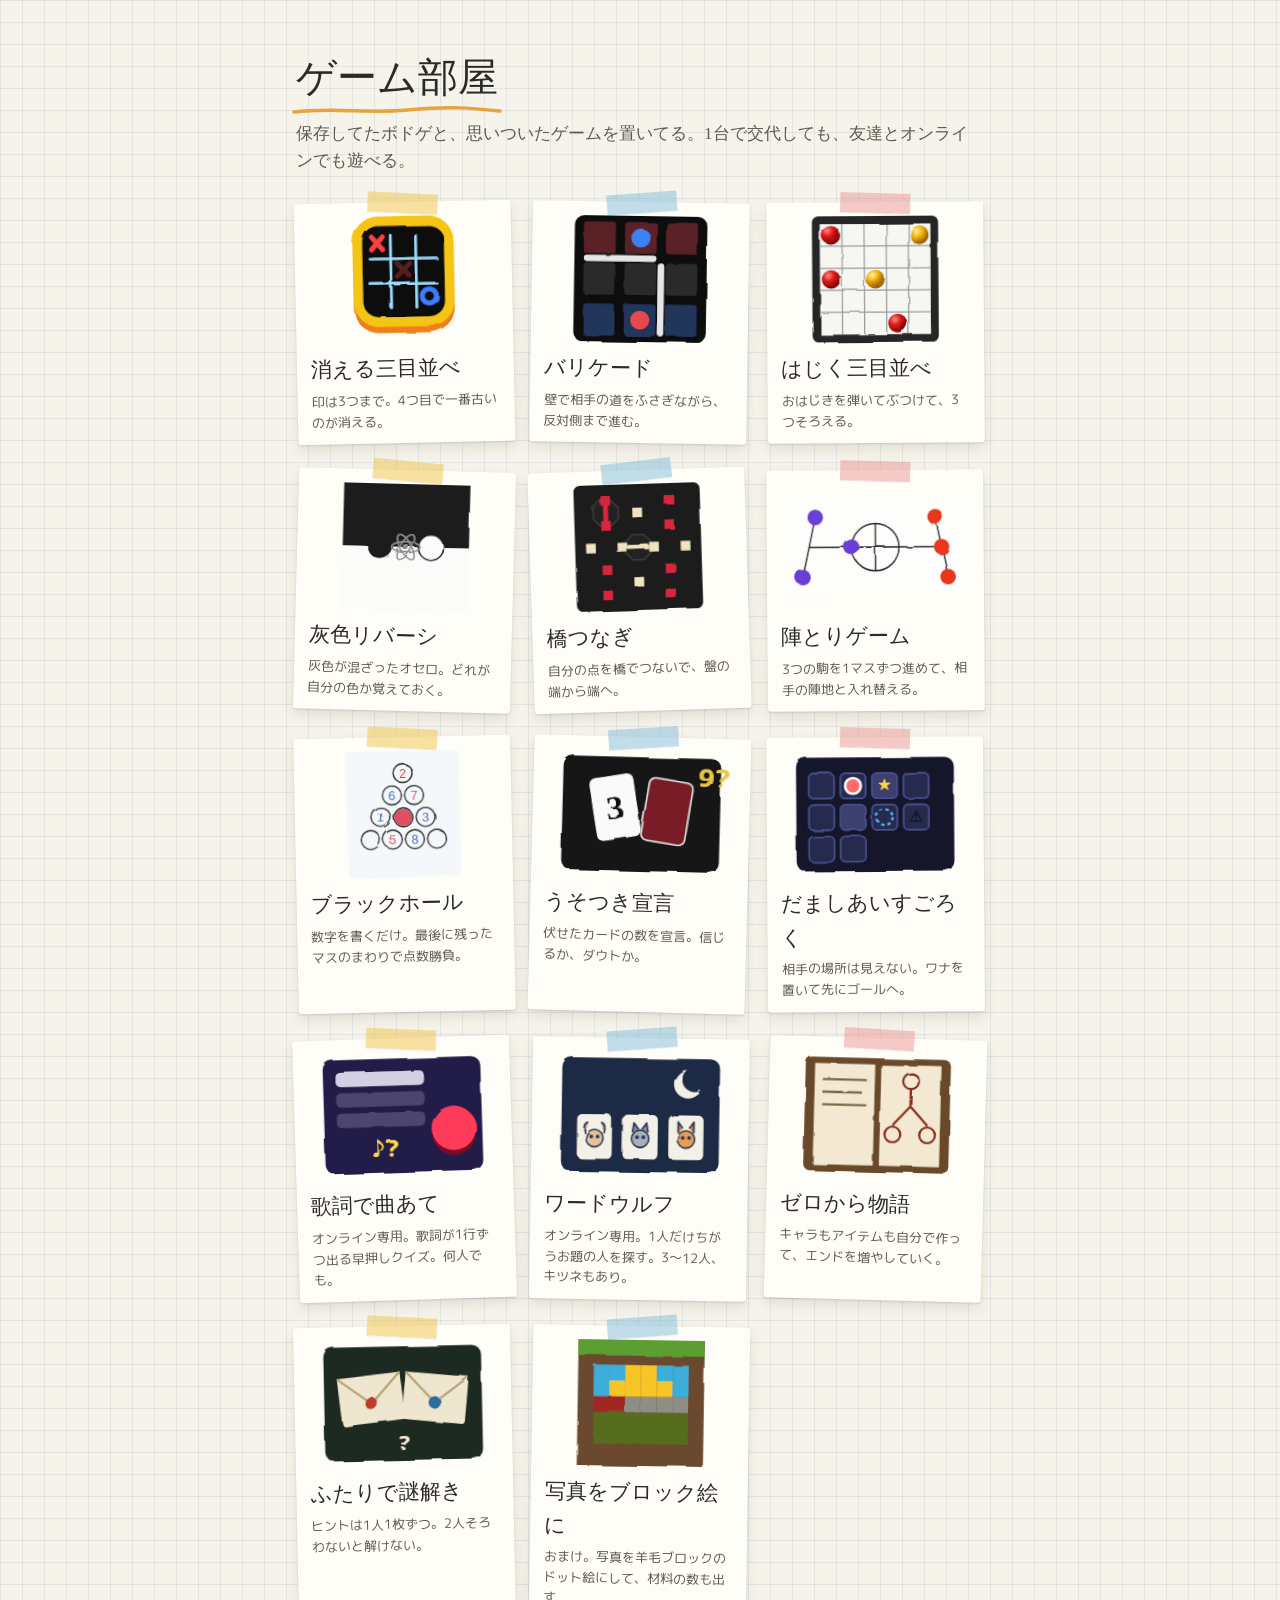
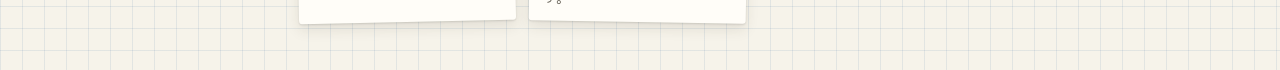
==== commit 7f176a98: "一覧とアイコンを手描き風に" ====
--- a/index.html
+++ b/index.html
@@ -6,31 +6,62 @@
 <link rel="manifest" href="manifest.json">
 <link rel="icon" href="icons/favicon-32.png" sizes="32x32">
 <link rel="apple-touch-icon" href="icons/apple-touch-icon.png">
-<meta name="theme-color" content="#1f2937">
+<meta name="theme-color" content="#f6f3ea">
 <meta name="apple-mobile-web-app-capable" content="yes">
 <meta name="mobile-web-app-capable" content="yes">
 <meta name="apple-mobile-web-app-title" content="ゲーム部屋">
 <title>ここのゲーム部屋</title>
 <link rel="stylesheet" href="style.css">
+<link rel="stylesheet" href="https://fonts.googleapis.com/css2?family=Yomogi&display=swap">
 <style>
-  header { padding: 32px 0 20px; }
-  header h1 { font-size: 34px; font-weight: 800; margin: 0; letter-spacing: .02em; }
-  header p { margin: 6px 0 0; color: var(--sub); }
-  .shelf { display: grid; grid-template-columns: repeat(auto-fill, minmax(200px, 1fr)); gap: 14px; }
+  /* 方眼ノートに、手描きの絵をマスキングテープで貼った感じ */
+  :root, :root:not([data-theme="light"]) { --ink: #2b2a27; --sub: #5f5a50; }
+  body {
+    background-color: #f6f3ea;
+    background-image:
+      linear-gradient(rgba(90,130,170,.13) 1px, transparent 1px),
+      linear-gradient(90deg, rgba(90,130,170,.13) 1px, transparent 1px);
+    background-size: 22px 22px;
+    color: var(--ink);
+  }
+  header { padding: 30px 0 22px; }
+  header h1 { font-family: 'Yomogi', cursive; font-size: 40px; font-weight: 400; margin: 0; display: inline-block; position: relative; }
+  header h1 svg { position: absolute; left: -4px; right: -4px; bottom: -6px; width: calc(100% + 8px); height: 12px; }
+  header p { margin: 10px 0 0; color: var(--sub); font-family: 'Yomogi', cursive; font-size: 17px; }
+  .shelf { display: grid; grid-template-columns: repeat(auto-fill, minmax(200px, 1fr)); gap: 26px 18px; padding-top: 6px; }
   .game {
-    display: block; text-decoration: none; background: var(--board);
-    border-radius: 14px; padding: 14px; box-shadow: 0 2px 0 var(--line);
+    display: block; text-decoration: none; background: #fffdf8; position: relative;
+    border-radius: 3px; padding: 14px 14px 12px; color: var(--ink);
+    box-shadow: 0 1px 2px rgba(0,0,0,.12), 0 6px 14px rgba(60,50,30,.10);
+    transform: rotate(var(--tilt, 0deg)); transition: transform .15s;
   }
-  .game svg { display: block; width: 100%; height: auto; margin-bottom: 10px; }
-  .game h2 { font-size: 18px; margin: 0; }
-  .game p { font-size: 14px; color: var(--sub); margin: 4px 0 0; }
-  .game:hover h2 { text-decoration: underline; }
+  .game::before {
+    content: ''; position: absolute; top: -9px; left: 50%; width: 70px; height: 20px; margin-left: -35px;
+    background: var(--tape, rgba(240,200,90,.55)); transform: rotate(var(--tape-tilt, -3deg));
+    box-shadow: 0 1px 1px rgba(0,0,0,.06);
+  }
+  .game:nth-child(3n+1) { --tilt: -1.2deg; --tape: rgba(240,200,90,.55); --tape-tilt: 4deg; }
+  .game:nth-child(3n+2) { --tilt: .9deg; --tape: rgba(130,190,220,.5); --tape-tilt: -5deg; }
+  .game:nth-child(3n) { --tilt: -.4deg; --tape: rgba(235,150,150,.5); --tape-tilt: 2deg; }
+  .game:nth-child(4n) { --tilt: 1.5deg; }
+  .game:nth-child(5n) { --tilt: -1.8deg; }
+  .game:hover { transform: rotate(0deg) translateY(-2px); }
+  .game svg { display: block; width: 100%; height: auto; margin-bottom: 10px; filter: url(#rough); }
+  .game h2 { font-family: 'Yomogi', cursive; font-weight: 400; font-size: 21px; margin: 0; }
+  .game p { font-size: 13px; color: var(--sub); margin: 4px 0 0; }
 </style>
 </head>
 <body>
 <div class="wrap">
+  <!-- 絵の線を手で描いたみたいに少し揺らす -->
+  <svg width="0" height="0" style="position:absolute" aria-hidden="true">
+    <filter id="rough" x="-5%" y="-5%" width="110%" height="110%">
+      <feTurbulence type="fractalNoise" baseFrequency="0.035" numOctaves="2" seed="7" result="n"/>
+      <feDisplacementMap in="SourceGraphic" in2="n" scale="3.2"/>
+    </filter>
+  </svg>
   <header>
-    <h1>ゲーム部屋</h1>
+    <h1>ゲーム部屋<svg viewBox="0 0 200 12" preserveAspectRatio="none"><path d="M2 8 C40 3 70 10 110 6 S170 4 198 7" fill="none" stroke="#e8a33d" stroke-width="3.5" stroke-linecap="round"/></svg></h1>
     <p>保存してたボドゲと、思いついたゲームを置いてる。1台で交代しても、友達とオンラインでも遊べる。</p>
   </header>
   <div class="shelf">
@@ -159,7 +190,11 @@
         <rect x="10" y="4" width="100" height="72" rx="6" fill="#1f2a44"/>
         <circle cx="90" cy="20" r="9" fill="#f3f1e7"/><circle cx="94" cy="17" r="8" fill="#1f2a44"/>
         <g fill="#f3f1e7"><rect x="20" y="40" width="22" height="28" rx="3"/><rect x="49" y="40" width="22" height="28" rx="3"/><rect x="78" y="40" width="22" height="28" rx="3"/></g>
-        <text x="31" y="59" text-anchor="middle" font-size="12">🐶</text><text x="60" y="59" text-anchor="middle" font-size="12">🐺</text><text x="89" y="59" text-anchor="middle" font-size="12">🦊</text>
+        <g stroke="#2c3a5e" stroke-width="1.2" stroke-linejoin="round">
+          <path d="M25 52 q-2-6 2-7 M37 52 q2-6-2-7" fill="#c49a6c"/><circle cx="31" cy="55" r="5.5" fill="#e3c39a"/><circle cx="29" cy="54" r=".7" fill="#2c3a5e"/><circle cx="33" cy="54" r=".7" fill="#2c3a5e"/>
+          <path d="M55 51 l1-6 l3 4 M65 51 l-1-6 l-3 4" fill="#8a8f9c"/><circle cx="60" cy="55" r="5.5" fill="#a9aebb"/><circle cx="58" cy="54" r=".7" fill="#2c3a5e"/><circle cx="62" cy="54" r=".7" fill="#2c3a5e"/>
+          <path d="M84 51 l0-7 l3 4 M94 51 l0-7 l-3 4" fill="#d9822b"/><circle cx="89" cy="55" r="5.5" fill="#e8a04f"/><circle cx="87" cy="54" r=".7" fill="#2c3a5e"/><circle cx="91" cy="54" r=".7" fill="#2c3a5e"/>
+        </g>
       </svg>
       <h2>ワードウルフ</h2>
       <p>オンライン専用。1人だけちがうお題の人を探す。3〜12人、キツネもあり。</p>
